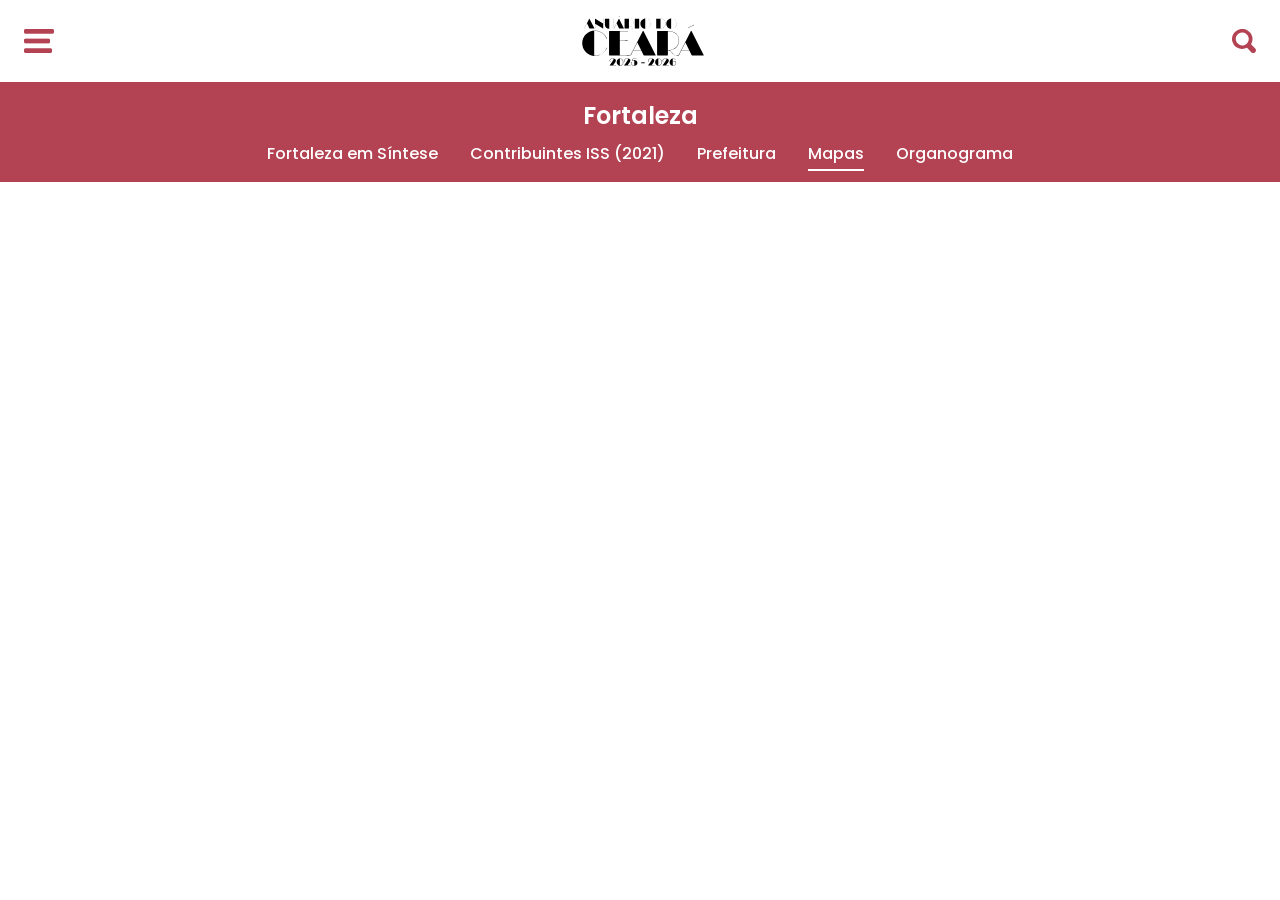
==== index.html @ 5a582efa "feat(style): adiciona estilo ao header e icons de busca e menu." ====
<!DOCTYPE html>
<html lang="pt-br">
<head>
  <meta charset="UTF-8">
  <meta name="viewport" content="width=device-width, initial-scale=1.0">

  <title>Landing</title>
 <!-- Fonte -->
<link href="https://fonts.googleapis.com/css2?family=Poppins:wght@300;400;500;700&display=swap" rel="stylesheet">
  <!-- CSS -->
<link rel="stylesheet" href="./src/css/main.css"></head>

<body>
<header>

  <!-- TOPBAR -->
  <div class="topbar">
    <img src="/assets/icons/menu.png" class="menu-button">

    <img src="/assets/img/logo-anuario.svg" class="logo">

    <img src="/assets/icons/lupa.svg" alt="" class="search-button">
  </div>

  <!-- NAVBAR -->
  <div class="navbar">
    <h2 class="font-bold">
      Fortaleza</h2>
    <ul class="nav-list">
      <li><a href="#">Fortaleza em Síntese</a></li>
      <li><a href="#">Contribuintes ISS (2021)</a></li>
      <li><a href="#">Prefeitura</a></li>
      <li><a href="#" class="active">Mapas</a></li>
      <li><a href="#">Organograma</a></li>
    </ul>
  </div>

</header>
</body>
</html>
---- src/css/main.css ----
@import './base/reset.css';
@import './base/typography.css';

@import './components/header.css';
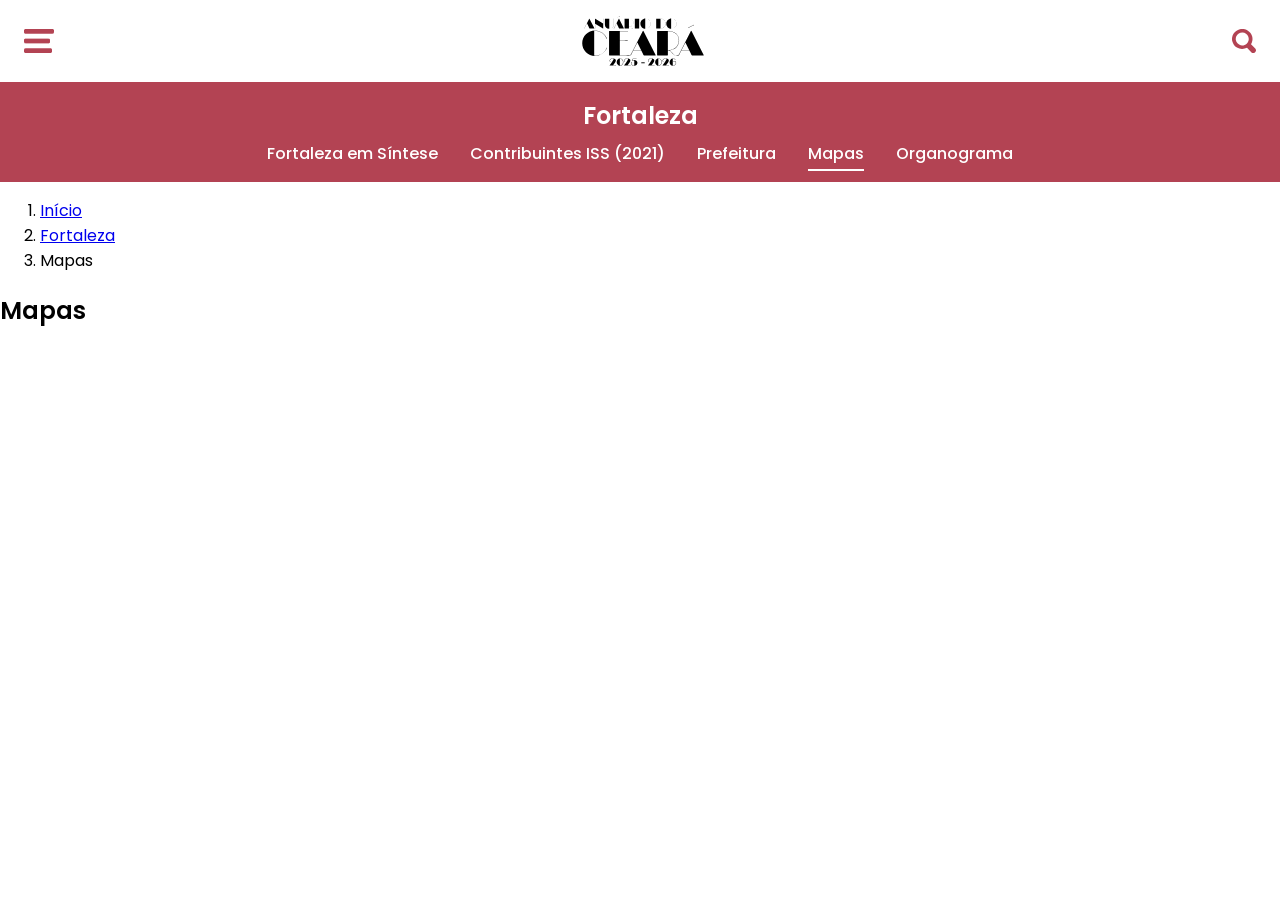
==== commit 9cac4db7: "feat: adiciona estrutura semântica da página de mapas" ====
--- a/index.html
+++ b/index.html
@@ -10,31 +10,47 @@
   <!-- CSS -->
 <link rel="stylesheet" href="./src/css/main.css"></head>
 
-<body>
-<header>
+  <!-- HEADER -->
+  <header>
+    <div class="topbar">
+      <img src="/assets/icons/menu.png" class="menu-button" alt="Menu">
+      <img src="/assets/img/logo-anuario.svg" class="logo" alt="Logo Anuário">
+      <img src="/assets/icons/lupa.svg" class="search-button" alt="Buscar">
+    </div>
 
-  <!-- TOPBAR -->
-  <div class="topbar">
-    <img src="/assets/icons/menu.png" class="menu-button">
+    <nav class="navbar">
+      <h2 class="font-bold">Fortaleza</h2>
 
-    <img src="/assets/img/logo-anuario.svg" class="logo">
+      <ul class="nav-list">
+        <li><a href="#">Fortaleza em Síntese</a></li>
+        <li><a href="#">Contribuintes ISS (2021)</a></li>
+        <li><a href="#">Prefeitura</a></li>
+        <li><a href="#" class="active">Mapas</a></li>
+        <li><a href="#">Organograma</a></li>
+      </ul>
+    </nav>
+  </header>
+  <main>
 
-    <img src="/assets/icons/lupa.svg" alt="" class="search-button">
-  </div>
+    <!-- BREADCRUMB -->
+    <nav aria-label="Breadcrumb" class="breadcrumb">
+      <ol>
+        <li><a href="#">Início</a></li>
+        <li><a href="#">Fortaleza</a></li>
+        <li aria-current="page">Mapas</li>
+      </ol>
+    </nav>
 
-  <!-- NAVBAR -->
-  <div class="navbar">
-    <h2 class="font-bold">
-      Fortaleza</h2>
-    <ul class="nav-list">
-      <li><a href="#">Fortaleza em Síntese</a></li>
-      <li><a href="#">Contribuintes ISS (2021)</a></li>
-      <li><a href="#">Prefeitura</a></li>
-      <li><a href="#" class="active">Mapas</a></li>
-      <li><a href="#">Organograma</a></li>
-    </ul>
-  </div>
+    <!-- TÍTULO -->
+    <section class="page-header">
+      <h1 class="font-bold">Mapas</h1>
+    </section>
 
-</header>
+    <!-- CONTEÚDO -->
+    <section class="maps-content">
+    </section>
+
+  </main>
+
 </body>
 </html>
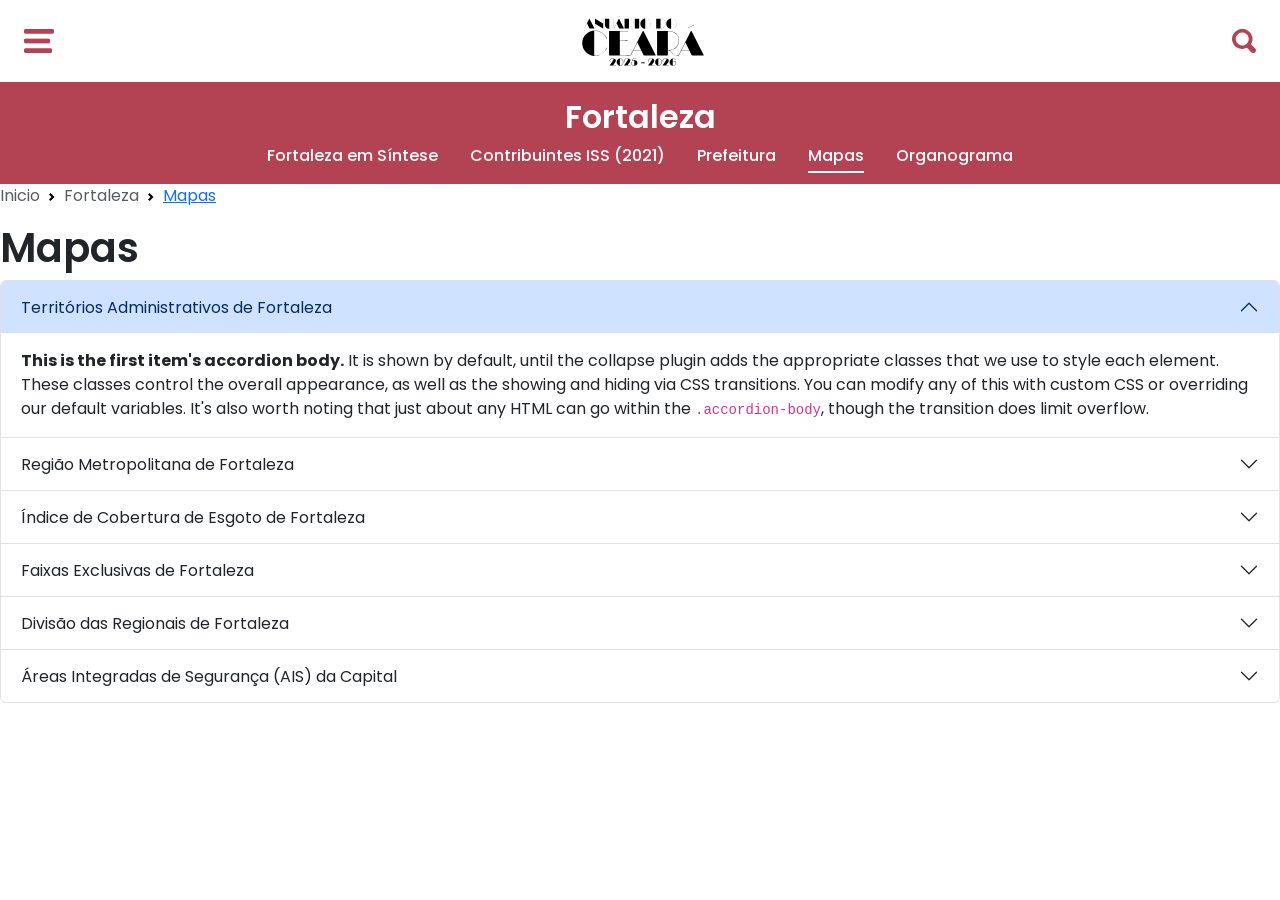
==== commit d1bf697f: "feat: adiciona componente de accordion com bootstrap" ====
--- a/index.html
+++ b/index.html
@@ -1,14 +1,23 @@
 <!DOCTYPE html>
 <html lang="pt-br">
+
 <head>
   <meta charset="UTF-8">
   <meta name="viewport" content="width=device-width, initial-scale=1.0">
 
-  <title>Landing</title>
- <!-- Fonte -->
-<link href="https://fonts.googleapis.com/css2?family=Poppins:wght@300;400;500;700&display=swap" rel="stylesheet">
+  <title>Mapas | Fortaleza</title>
+
+  <!-- Fonte -->
+  <link href="https://fonts.googleapis.com/css2?family=Poppins:wght@300;400;500;700&display=swap" rel="stylesheet">
+
+  <link href="https://cdn.jsdelivr.net/npm/bootstrap@5.3.0/dist/css/bootstrap.min.css" rel="stylesheet">
+
   <!-- CSS -->
-<link rel="stylesheet" href="./src/css/main.css"></head>
+  <link rel="stylesheet" href="./src/css/main.css">
+
+</head>
+
+<body>
 
   <!-- HEADER -->
   <header>
@@ -18,7 +27,7 @@
       <img src="/assets/icons/lupa.svg" class="search-button" alt="Buscar">
     </div>
 
-    <nav class="navbar">
+    <nav class="custom-navbar">
       <h2 class="font-bold">Fortaleza</h2>
 
       <ul class="nav-list">
@@ -30,14 +39,18 @@
       </ul>
     </nav>
   </header>
+
+  <!-- MAIN -->
   <main>
 
     <!-- BREADCRUMB -->
-    <nav aria-label="Breadcrumb" class="breadcrumb">
-      <ol>
-        <li><a href="#">Início</a></li>
-        <li><a href="#">Fortaleza</a></li>
-        <li aria-current="page">Mapas</li>
+    <nav
+      style="--bs-breadcrumb-divider: url(&#34;data:image/svg+xml,%3Csvg xmlns='http://www.w3.org/2000/svg' width='8' height='8'%3E%3Cpath d='M2.5 0L1 1.5 3.5 4 1 6.5 2.5 8l4-4-4-4z' fill='currentColor'/%3E%3C/svg%3E&#34;);"
+      aria-label="breadcrumb">
+      <ol class="breadcrumb">
+        <li class="breadcrumb-item active" aria-current="page">Inicio</li>
+        <li class="breadcrumb-item active" aria-current="page">Fortaleza</li>
+        <li class="breadcrumb-item"><a href="#">Mapas</a></li>
       </ol>
     </nav>
 
@@ -48,9 +61,125 @@
 
     <!-- CONTEÚDO -->
     <section class="maps-content">
+
+      <!-- ACCORDION -->
+      <div class="accordion" id="accordionExample">
+        <div class="accordion-item">
+          <h2 class="accordion-header" id="headingOne">
+            <button class="accordion-button" type="button" data-bs-toggle="collapse" data-bs-target="#collapseOne"
+              aria-expanded="true" aria-controls="collapseOne">
+              Territórios Administrativos de Fortaleza
+            </button>
+          </h2>
+          <div id="collapseOne" class="accordion-collapse collapse show" aria-labelledby="headingOne"
+            data-bs-parent="#accordionExample">
+            <div class="accordion-body">
+              <strong>This is the first item's accordion body.</strong> It is shown by default, until the collapse
+              plugin adds the appropriate classes that we use to style each element. These classes control the overall
+              appearance, as well as the showing and hiding via CSS transitions. You can modify any of this with custom
+              CSS or overriding our default variables. It's also worth noting that just about any HTML can go within the
+              <code>.accordion-body</code>, though the transition does limit overflow.
+            </div>
+          </div>
+        </div>
+        <div class="accordion-item">
+          <h2 class="accordion-header" id="headingTwo">
+            <button class="accordion-button collapsed" type="button" data-bs-toggle="collapse"
+              data-bs-target="#collapseTwo" aria-expanded="false" aria-controls="collapseTwo">
+              Região Metropolitana de Fortaleza
+            </button>
+          </h2>
+          <div id="collapseTwo" class="accordion-collapse collapse" aria-labelledby="headingTwo"
+            data-bs-parent="#accordionExample">
+            <div class="accordion-body">
+              <strong>This is the second item's accordion body.</strong> It is hidden by default, until the collapse
+              plugin adds the appropriate classes that we use to style each element. These classes control the overall
+              appearance, as well as the showing and hiding via CSS transitions. You can modify any of this with custom
+              CSS or overriding our default variables. It's also worth noting that just about any HTML can go within the
+              <code>.accordion-body</code>, though the transition does limit overflow.
+            </div>
+          </div>
+        </div>
+        <div class="accordion-item">
+          <h2 class="accordion-header" id="headingThree">
+            <button class="accordion-button collapsed" type="button" data-bs-toggle="collapse"
+              data-bs-target="#collapseThree" aria-expanded="false" aria-controls="collapseThree">
+              Índice de Cobertura de Esgoto de Fortaleza
+            </button>
+          </h2>
+          <div id="collapseThree" class="accordion-collapse collapse" aria-labelledby="headingThree"
+            data-bs-parent="#accordionExample">
+            <div class="accordion-body">
+              <strong>This is the third item's accordion body.</strong> It is hidden by default, until the collapse
+              plugin adds the appropriate classes that we use to style each element. These classes control the overall
+              appearance, as well as the showing and hiding via CSS transitions. You can modify any of this with custom
+              CSS or overriding our default variables. It's also worth noting that just about any HTML can go within the
+              <code>.accordion-body</code>, though the transition does limit overflow.
+            </div>
+          </div>
+        </div>
+        <div class="accordion-item">
+          <h2 class="accordion-header" id="headingThree">
+            <button class="accordion-button collapsed" type="button" data-bs-toggle="collapse"
+              data-bs-target="#collapseThree" aria-expanded="false" aria-controls="collapseThree">
+              Faixas Exclusivas de Fortaleza
+            </button>
+          </h2>
+          <div id="collapseThree" class="accordion-collapse collapse" aria-labelledby="headingThree"
+            data-bs-parent="#accordionExample">
+            <div class="accordion-body">
+              <strong>This is the third item's accordion body.</strong> It is hidden by default, until the collapse
+              plugin adds the appropriate classes that we use to style each element. These classes control the overall
+              appearance, as well as the showing and hiding via CSS transitions. You can modify any of this with custom
+              CSS or overriding our default variables. It's also worth noting that just about any HTML can go within the
+              <code>.accordion-body</code>, though the transition does limit overflow.
+            </div>
+          </div>
+        </div>
+        <div class="accordion-item">
+          <h2 class="accordion-header" id="headingThree">
+            <button class="accordion-button collapsed" type="button" data-bs-toggle="collapse"
+              data-bs-target="#collapseThree" aria-expanded="false" aria-controls="collapseThree">
+              Divisão das Regionais de Fortaleza
+            </button>
+          </h2>
+          <div id="collapseThree" class="accordion-collapse collapse" aria-labelledby="headingThree"
+            data-bs-parent="#accordionExample">
+            <div class="accordion-body">
+              <strong>This is the third item's accordion body.</strong> It is hidden by default, until the collapse
+              plugin adds the appropriate classes that we use to style each element. These classes control the overall
+              appearance, as well as the showing and hiding via CSS transitions. You can modify any of this with custom
+              CSS or overriding our default variables. It's also worth noting that just about any HTML can go within the
+              <code>.accordion-body</code>, though the transition does limit overflow.
+            </div>
+          </div>
+
+        </div>
+        <div class="accordion-item">
+          <h2 class="accordion-header" id="headingThree">
+            <button class="accordion-button collapsed" type="button" data-bs-toggle="collapse"
+              data-bs-target="#collapseThree" aria-expanded="false" aria-controls="collapseThree">
+              Áreas Integradas de Segurança (AIS) da Capital
+            </button>
+          </h2>
+          <div id="collapseThree" class="accordion-collapse collapse" aria-labelledby="headingThree"
+            data-bs-parent="#accordionExample">
+            <div class="accordion-body">
+              <strong>This is the third item's accordion body.</strong> It is hidden by default, until the collapse
+              plugin adds the appropriate classes that we use to style each element. These classes control the overall
+              appearance, as well as the showing and hiding via CSS transitions. You can modify any of this with custom
+              CSS or overriding our default variables. It's also worth noting that just about any HTML can go within the
+              <code>.accordion-body</code>, though the transition does limit overflow.
+            </div>
+          </div>
+
+
+        </div>
+
     </section>
 
   </main>
+  <script src="https://cdn.jsdelivr.net/npm/bootstrap@5.3.0/dist/js/bootstrap.bundle.min.js"></script>
+</body>
 
-</body>
 </html>
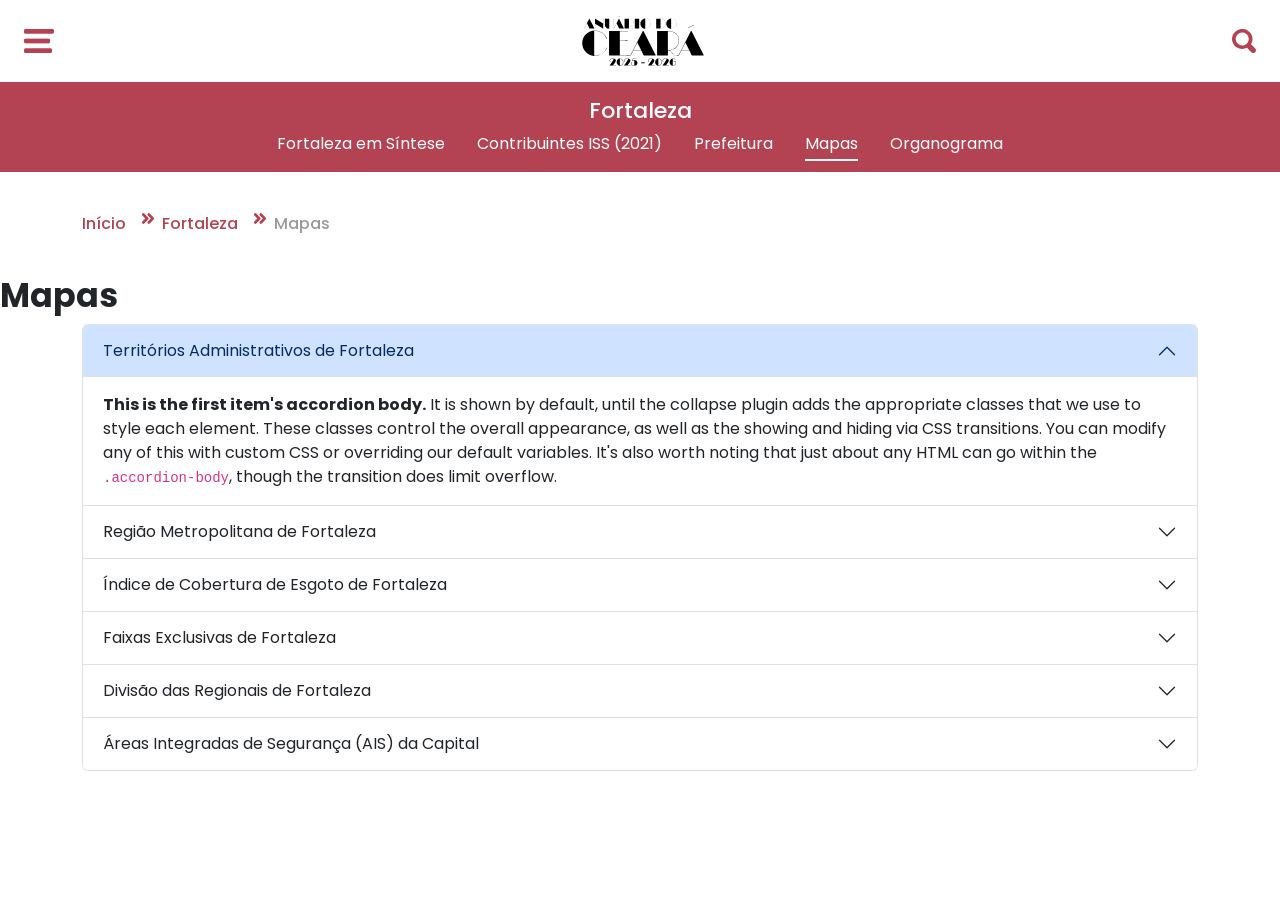
==== commit 7211a27f: "fix: ajuste do peso da fonte" ====
--- a/index.html
+++ b/index.html
@@ -16,9 +16,7 @@
   <link rel="stylesheet" href="./src/css/main.css">
 
 </head>
-
 <body>
-
   <!-- HEADER -->
   <header>
     <div class="topbar">
@@ -28,15 +26,15 @@
     </div>
 
     <nav class="custom-navbar">
-      <h2 class="font-bold">Fortaleza</h2>
+    <h2 class="title-base-semibold">Fortaleza</h2>
 
-      <ul class="nav-list">
-        <li><a href="#">Fortaleza em Síntese</a></li>
-        <li><a href="#">Contribuintes ISS (2021)</a></li>
-        <li><a href="#">Prefeitura</a></li>
-        <li><a href="#" class="active">Mapas</a></li>
-        <li><a href="#">Organograma</a></li>
-      </ul>
+  <ul class="nav-list">
+    <li><a class="font-medium" href="#">Fortaleza em Síntese</a></li>
+    <li><a class="font-medium" href="#">Contribuintes ISS (2021)</a></li>
+    <li><a class="font-medium" href="#">Prefeitura</a></li>
+    <li><a class="font-medium active" href="#">Mapas</a></li>
+    <li><a  href="#">Organograma</a></li>
+  </ul>
     </nav>
   </header>
 
@@ -44,26 +42,27 @@
   <main>
 
     <!-- BREADCRUMB -->
-    <nav
-      style="--bs-breadcrumb-divider: url(&#34;data:image/svg+xml,%3Csvg xmlns='http://www.w3.org/2000/svg' width='8' height='8'%3E%3Cpath d='M2.5 0L1 1.5 3.5 4 1 6.5 2.5 8l4-4-4-4z' fill='currentColor'/%3E%3C/svg%3E&#34;);"
-      aria-label="breadcrumb">
-      <ol class="breadcrumb">
-        <li class="breadcrumb-item active" aria-current="page">Inicio</li>
-        <li class="breadcrumb-item active" aria-current="page">Fortaleza</li>
-        <li class="breadcrumb-item"><a href="#">Mapas</a></li>
-      </ol>
+    <nav class="maps-breadcrumb" aria-label="breadcrumb">
+      <div class="container">
+        <ol class="breadcrumb">
+          <li class="breadcrumb-item font-medium"><a href="#">Início</a></li>
+          <li class="breadcrumb-item font-medium"><a href="#">Fortaleza</a></li>
+          <li class="breadcrumb-item active font-medium" aria-current="page">Mapas</li>
+        </ol>
+      </div>
     </nav>
+
 
     <!-- TÍTULO -->
     <section class="page-header">
-      <h1 class="font-bold">Mapas</h1>
+      <h1 class="title-large">Mapas</h1>
     </section>
 
     <!-- CONTEÚDO -->
     <section class="maps-content">
-
-      <!-- ACCORDION -->
-      <div class="accordion" id="accordionExample">
+      <div class="container">
+        <!-- ACCORDION -->
+        <div class="accordion" id="accordionExample">
         <div class="accordion-item">
           <h2 class="accordion-header" id="headingOne">
             <button class="accordion-button" type="button" data-bs-toggle="collapse" data-bs-target="#collapseOne"
@@ -119,13 +118,13 @@
           </div>
         </div>
         <div class="accordion-item">
-          <h2 class="accordion-header" id="headingThree">
+          <h2 class="accordion-header" id="headingFour">
             <button class="accordion-button collapsed" type="button" data-bs-toggle="collapse"
-              data-bs-target="#collapseThree" aria-expanded="false" aria-controls="collapseThree">
+              data-bs-target="#collapseFour" aria-expanded="false" aria-controls="collapseFour">
               Faixas Exclusivas de Fortaleza
             </button>
           </h2>
-          <div id="collapseThree" class="accordion-collapse collapse" aria-labelledby="headingThree"
+          <div id="collapseFour" class="accordion-collapse collapse" aria-labelledby="headingFour"
             data-bs-parent="#accordionExample">
             <div class="accordion-body">
               <strong>This is the third item's accordion body.</strong> It is hidden by default, until the collapse
@@ -137,13 +136,13 @@
           </div>
         </div>
         <div class="accordion-item">
-          <h2 class="accordion-header" id="headingThree">
+          <h2 class="accordion-header" id="headingFive">
             <button class="accordion-button collapsed" type="button" data-bs-toggle="collapse"
-              data-bs-target="#collapseThree" aria-expanded="false" aria-controls="collapseThree">
+              data-bs-target="#collapseFive" aria-expanded="false" aria-controls="collapseFive">
               Divisão das Regionais de Fortaleza
             </button>
           </h2>
-          <div id="collapseThree" class="accordion-collapse collapse" aria-labelledby="headingThree"
+          <div id="collapseFive" class="accordion-collapse collapse" aria-labelledby="headingFive"
             data-bs-parent="#accordionExample">
             <div class="accordion-body">
               <strong>This is the third item's accordion body.</strong> It is hidden by default, until the collapse
@@ -153,16 +152,15 @@
               <code>.accordion-body</code>, though the transition does limit overflow.
             </div>
           </div>
-
         </div>
         <div class="accordion-item">
-          <h2 class="accordion-header" id="headingThree">
+          <h2 class="accordion-header" id="headingSix">
             <button class="accordion-button collapsed" type="button" data-bs-toggle="collapse"
-              data-bs-target="#collapseThree" aria-expanded="false" aria-controls="collapseThree">
+              data-bs-target="#collapseSix" aria-expanded="false" aria-controls="collapseSix">
               Áreas Integradas de Segurança (AIS) da Capital
             </button>
           </h2>
-          <div id="collapseThree" class="accordion-collapse collapse" aria-labelledby="headingThree"
+          <div id="collapseSix" class="accordion-collapse collapse" aria-labelledby="headingSix"
             data-bs-parent="#accordionExample">
             <div class="accordion-body">
               <strong>This is the third item's accordion body.</strong> It is hidden by default, until the collapse
@@ -172,10 +170,10 @@
               <code>.accordion-body</code>, though the transition does limit overflow.
             </div>
           </div>
-
+        </div>
 
         </div>
-
+      </div>
     </section>
 
   </main>
--- a/src/css/main.css
+++ b/src/css/main.css
@@ -2,3 +2,5 @@
 @import './base/typography.css';
 
 @import './components/header.css';
+
+@import './pages/maps.css';
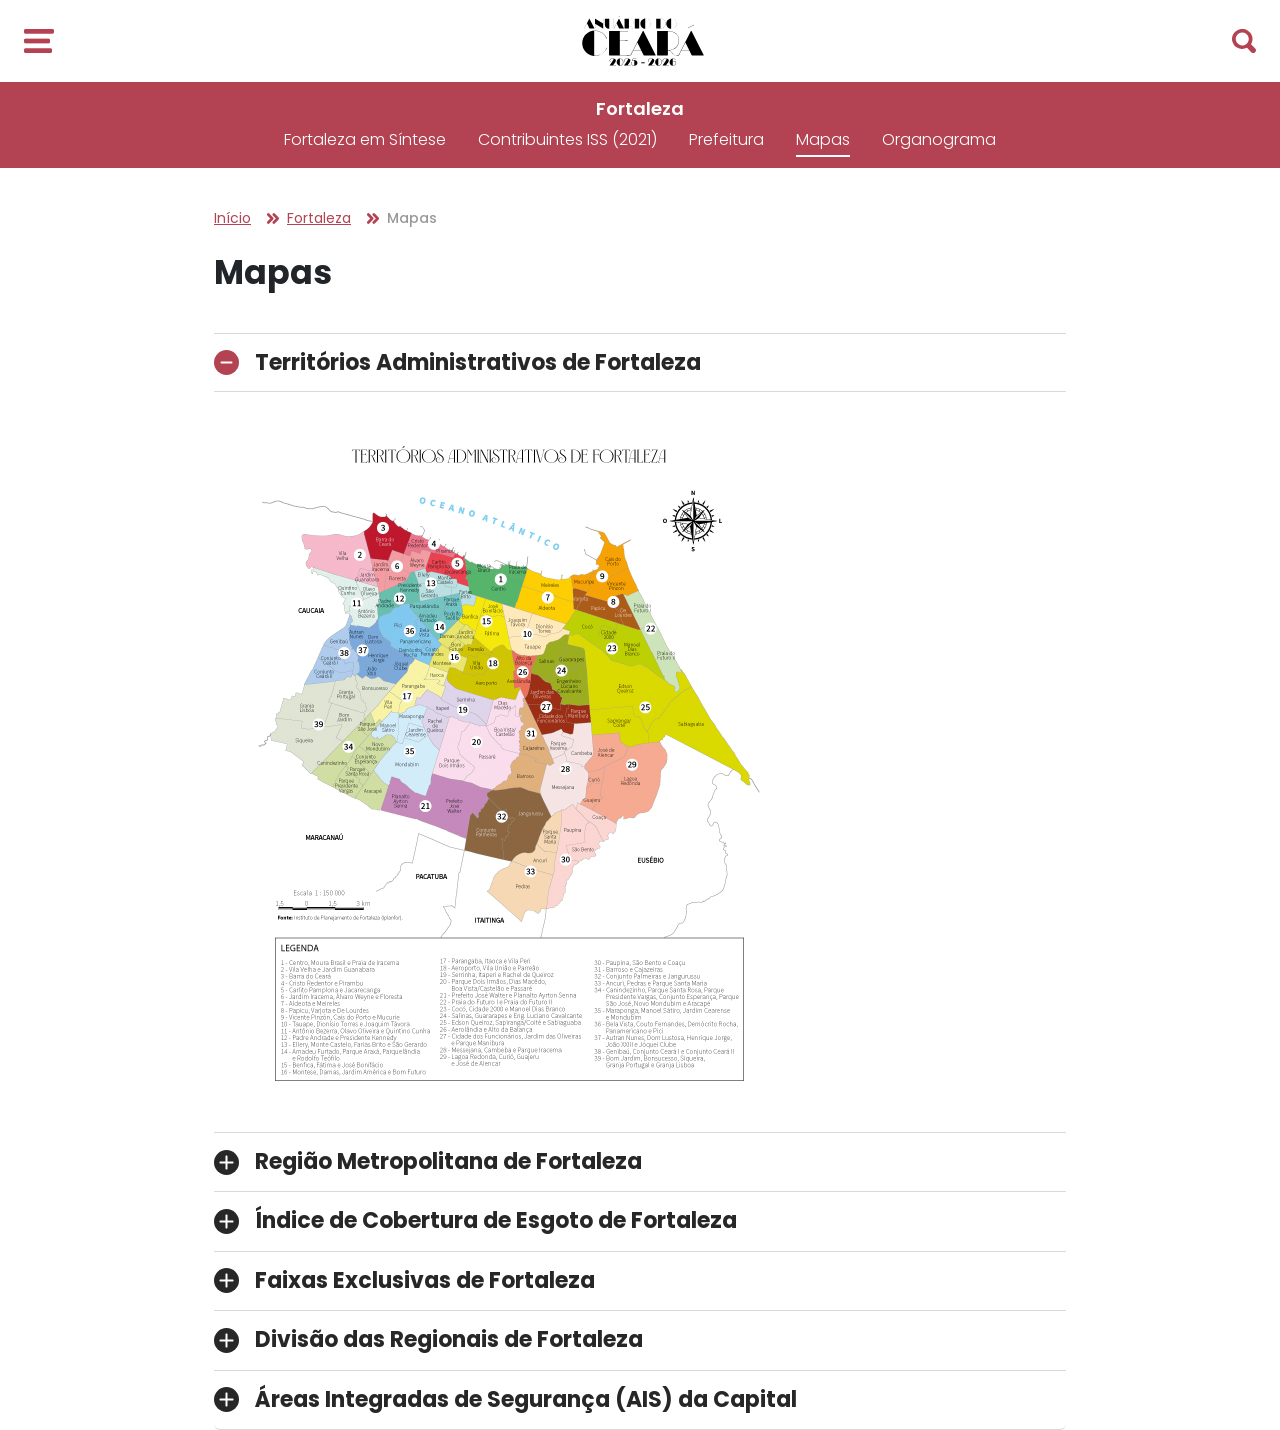
==== commit 5e6d2f4c: "feat(maps): adicionar accordion com estilos personalizados." ====
--- a/index.html
+++ b/index.html
@@ -1,183 +1,240 @@
 <!DOCTYPE html>
 <html lang="pt-br">
-
 <head>
   <meta charset="UTF-8">
   <meta name="viewport" content="width=device-width, initial-scale=1.0">
 
-  <title>Mapas | Fortaleza</title>
+  <title>Anuário do Ceará</title>
 
   <!-- Fonte -->
-  <link href="https://fonts.googleapis.com/css2?family=Poppins:wght@300;400;500;700&display=swap" rel="stylesheet">
-
+  <link href="https://fonts.googleapis.com/css2?family=Poppins:wght@300;400;500;600;700&display=swap" rel="stylesheet">
+
+  <!-- Bootstrap -->
   <link href="https://cdn.jsdelivr.net/npm/bootstrap@5.3.0/dist/css/bootstrap.min.css" rel="stylesheet">
 
   <!-- CSS -->
   <link rel="stylesheet" href="./src/css/main.css">
-
 </head>
+
 <body>
   <!-- HEADER -->
   <header>
+    <!-- TOPBAR -->
     <div class="topbar">
       <img src="/assets/icons/menu.png" class="menu-button" alt="Menu">
       <img src="/assets/img/logo-anuario.svg" class="logo" alt="Logo Anuário">
       <img src="/assets/icons/lupa.svg" class="search-button" alt="Buscar">
     </div>
 
-    <nav class="custom-navbar">
-    <h2 class="title-base-semibold">Fortaleza</h2>
-
-  <ul class="nav-list">
-    <li><a class="font-medium" href="#">Fortaleza em Síntese</a></li>
-    <li><a class="font-medium" href="#">Contribuintes ISS (2021)</a></li>
-    <li><a class="font-medium" href="#">Prefeitura</a></li>
-    <li><a class="font-medium active" href="#">Mapas</a></li>
-    <li><a  href="#">Organograma</a></li>
-  </ul>
+    <!-- NAVBAR -->
+    <nav class="custom-navbar" aria-label="Navegação principal">
+      <h2 class="text-medium">Fortaleza</h2>
+
+      <ul class="nav-list">
+        <li><a href="#">Fortaleza em Síntese</a></li>
+        <li><a href="#">Contribuintes ISS (2021)</a></li>
+        <li><a href="#">Prefeitura</a></li>
+        <li><a class="active" href="#" aria-current="page">Mapas</a></li>
+        <li><a href="#">Organograma</a></li>
+      </ul>
     </nav>
   </header>
 
   <!-- MAIN -->
   <main>
-
     <!-- BREADCRUMB -->
     <nav class="maps-breadcrumb" aria-label="breadcrumb">
       <div class="container">
-        <ol class="breadcrumb">
-          <li class="breadcrumb-item font-medium"><a href="#">Início</a></li>
-          <li class="breadcrumb-item font-medium"><a href="#">Fortaleza</a></li>
-          <li class="breadcrumb-item active font-medium" aria-current="page">Mapas</li>
+    <div class="maps-inner">
+          <ol class="breadcrumb">
+          <li class="breadcrumb-item text-small font-regular"><a href="#">Início</a></li>
+          <li class="breadcrumb-item text-small font-regular"><a href="#">Fortaleza</a></li>
+          <li class="breadcrumb-item active text-small font-regular" aria-current="page">Mapas</li>
         </ol>
+    </div>
       </div>
     </nav>
 
-
     <!-- TÍTULO -->
     <section class="page-header">
-      <h1 class="title-large">Mapas</h1>
+      <div class="container">
+            <div class="maps-inner">
+
+
+        <h1 class="title-large">Mapas</h1>
+            <div class="maps-inner">
+
+      
+      </div>
     </section>
 
     <!-- CONTEÚDO -->
     <section class="maps-content">
       <div class="container">
-        <!-- ACCORDION -->
+            <div class="maps-inner">
+
         <div class="accordion" id="accordionExample">
-        <div class="accordion-item">
-          <h2 class="accordion-header" id="headingOne">
-            <button class="accordion-button" type="button" data-bs-toggle="collapse" data-bs-target="#collapseOne"
-              aria-expanded="true" aria-controls="collapseOne">
-              Territórios Administrativos de Fortaleza
-            </button>
-          </h2>
-          <div id="collapseOne" class="accordion-collapse collapse show" aria-labelledby="headingOne"
-            data-bs-parent="#accordionExample">
-            <div class="accordion-body">
-              <strong>This is the first item's accordion body.</strong> It is shown by default, until the collapse
-              plugin adds the appropriate classes that we use to style each element. These classes control the overall
-              appearance, as well as the showing and hiding via CSS transitions. You can modify any of this with custom
-              CSS or overriding our default variables. It's also worth noting that just about any HTML can go within the
-              <code>.accordion-body</code>, though the transition does limit overflow.
-            </div>
-          </div>
-        </div>
-        <div class="accordion-item">
-          <h2 class="accordion-header" id="headingTwo">
-            <button class="accordion-button collapsed" type="button" data-bs-toggle="collapse"
-              data-bs-target="#collapseTwo" aria-expanded="false" aria-controls="collapseTwo">
-              Região Metropolitana de Fortaleza
-            </button>
-          </h2>
-          <div id="collapseTwo" class="accordion-collapse collapse" aria-labelledby="headingTwo"
-            data-bs-parent="#accordionExample">
-            <div class="accordion-body">
-              <strong>This is the second item's accordion body.</strong> It is hidden by default, until the collapse
-              plugin adds the appropriate classes that we use to style each element. These classes control the overall
-              appearance, as well as the showing and hiding via CSS transitions. You can modify any of this with custom
-              CSS or overriding our default variables. It's also worth noting that just about any HTML can go within the
-              <code>.accordion-body</code>, though the transition does limit overflow.
-            </div>
-          </div>
-        </div>
-        <div class="accordion-item">
-          <h2 class="accordion-header" id="headingThree">
-            <button class="accordion-button collapsed" type="button" data-bs-toggle="collapse"
-              data-bs-target="#collapseThree" aria-expanded="false" aria-controls="collapseThree">
-              Índice de Cobertura de Esgoto de Fortaleza
-            </button>
-          </h2>
-          <div id="collapseThree" class="accordion-collapse collapse" aria-labelledby="headingThree"
-            data-bs-parent="#accordionExample">
-            <div class="accordion-body">
-              <strong>This is the third item's accordion body.</strong> It is hidden by default, until the collapse
-              plugin adds the appropriate classes that we use to style each element. These classes control the overall
-              appearance, as well as the showing and hiding via CSS transitions. You can modify any of this with custom
-              CSS or overriding our default variables. It's also worth noting that just about any HTML can go within the
-              <code>.accordion-body</code>, though the transition does limit overflow.
-            </div>
-          </div>
-        </div>
-        <div class="accordion-item">
-          <h2 class="accordion-header" id="headingFour">
-            <button class="accordion-button collapsed" type="button" data-bs-toggle="collapse"
-              data-bs-target="#collapseFour" aria-expanded="false" aria-controls="collapseFour">
-              Faixas Exclusivas de Fortaleza
-            </button>
-          </h2>
-          <div id="collapseFour" class="accordion-collapse collapse" aria-labelledby="headingFour"
-            data-bs-parent="#accordionExample">
-            <div class="accordion-body">
-              <strong>This is the third item's accordion body.</strong> It is hidden by default, until the collapse
-              plugin adds the appropriate classes that we use to style each element. These classes control the overall
-              appearance, as well as the showing and hiding via CSS transitions. You can modify any of this with custom
-              CSS or overriding our default variables. It's also worth noting that just about any HTML can go within the
-              <code>.accordion-body</code>, though the transition does limit overflow.
-            </div>
-          </div>
-        </div>
-        <div class="accordion-item">
-          <h2 class="accordion-header" id="headingFive">
-            <button class="accordion-button collapsed" type="button" data-bs-toggle="collapse"
-              data-bs-target="#collapseFive" aria-expanded="false" aria-controls="collapseFive">
-              Divisão das Regionais de Fortaleza
-            </button>
-          </h2>
-          <div id="collapseFive" class="accordion-collapse collapse" aria-labelledby="headingFive"
-            data-bs-parent="#accordionExample">
-            <div class="accordion-body">
-              <strong>This is the third item's accordion body.</strong> It is hidden by default, until the collapse
-              plugin adds the appropriate classes that we use to style each element. These classes control the overall
-              appearance, as well as the showing and hiding via CSS transitions. You can modify any of this with custom
-              CSS or overriding our default variables. It's also worth noting that just about any HTML can go within the
-              <code>.accordion-body</code>, though the transition does limit overflow.
-            </div>
-          </div>
-        </div>
-        <div class="accordion-item">
-          <h2 class="accordion-header" id="headingSix">
-            <button class="accordion-button collapsed" type="button" data-bs-toggle="collapse"
-              data-bs-target="#collapseSix" aria-expanded="false" aria-controls="collapseSix">
-              Áreas Integradas de Segurança (AIS) da Capital
-            </button>
-          </h2>
-          <div id="collapseSix" class="accordion-collapse collapse" aria-labelledby="headingSix"
-            data-bs-parent="#accordionExample">
-            <div class="accordion-body">
-              <strong>This is the third item's accordion body.</strong> It is hidden by default, until the collapse
-              plugin adds the appropriate classes that we use to style each element. These classes control the overall
-              appearance, as well as the showing and hiding via CSS transitions. You can modify any of this with custom
-              CSS or overriding our default variables. It's also worth noting that just about any HTML can go within the
-              <code>.accordion-body</code>, though the transition does limit overflow.
-            </div>
-          </div>
-        </div>
-
+          <div class="accordion-item">
+            <h2 class="accordion-header" id="headingOne">
+              <button
+                class="accordion-button"
+                type="button"
+                data-bs-toggle="collapse"
+                data-bs-target="#collapseOne"
+                aria-expanded="true"
+                aria-controls="collapseOne"
+              >
+                Territórios Administrativos de Fortaleza
+              </button>
+            </h2>
+            <div
+              id="collapseOne"
+              class="accordion-collapse collapse show"
+              aria-labelledby="headingOne"
+              data-bs-parent="#accordionExample"
+            >
+              <div class="accordion-body">
+            <img src="/assets/img/6-TERRITORIOS-ADM.jpg" class="img-fluid mt-3" 
+            alt="Mapa dos Territórios Administrativos de Fortaleza">              
+              </div>
+            </div>
+          </div>
+
+          <div class="accordion-item">
+            <h2 class="accordion-header" id="headingTwo">
+              <button
+                class="accordion-button collapsed"
+                type="button"
+                data-bs-toggle="collapse"
+                data-bs-target="#collapseTwo"
+                aria-expanded="false"
+                aria-controls="collapseTwo"
+              >
+                Região Metropolitana de Fortaleza
+              </button>
+            </h2>
+            <div
+              id="collapseTwo"
+              class="accordion-collapse collapse"
+              aria-labelledby="headingTwo"
+              data-bs-parent="#accordionExample"
+            >
+              <div class="accordion-body">
+            <img src="/assets/img/5-REGIAO-METROPOLITANA-DE-FORTALEZA-1.jpg" class="img-fluid mt-3" 
+            alt="Mapa da Região Metropolitana de Fortaleza">              
+              </div>
+            </div>
+          </div>
+
+          <div class="accordion-item">
+            <h2 class="accordion-header" id="headingThree">
+              <button
+                class="accordion-button collapsed"
+                type="button"
+                data-bs-toggle="collapse"
+                data-bs-target="#collapseThree"
+                aria-expanded="false"
+                aria-controls="collapseThree"
+              >
+                Índice de Cobertura de Esgoto de Fortaleza
+              </button>
+            </h2>
+            <div
+              id="collapseThree"
+              class="accordion-collapse collapse"
+              aria-labelledby="headingThree"
+              data-bs-parent="#accordionExample"
+            >
+              <div class="accordion-body">
+            <img src="/assets/img/4-INDICE-DE-COBERTURA-DE-ESGOTO-DE-FORTALEZA-1.jpg" class="img-fluid mt-3" 
+            alt="Mapa do Índice de Cobertura de Esgoto de Fortaleza">               
+          </div>
+            </div>
+          </div>
+
+          <div class="accordion-item">
+            <h2 class="accordion-header" id="headingFour">
+              <button
+                class="accordion-button collapsed"
+                type="button"
+                data-bs-toggle="collapse"
+                data-bs-target="#collapseFour"
+                aria-expanded="false"
+                aria-controls="collapseFour"
+              >
+                Faixas Exclusivas de Fortaleza
+
+              </button>
+            </h2>
+            <div
+              id="collapseFour"
+              class="accordion-collapse collapse"
+              aria-labelledby="headingFour"
+              data-bs-parent="#accordionExample"
+            >
+              <div class="accordion-body">
+              <img src="/assets/img/3-FAIXAS-EXCLUSIVAS-DE-FORTALEZA.jpg" class="img-fluid mt-3" 
+            alt="Mapa das Faixas Exclusivas de Fortaleza"> 
+          </div>
+            </div>
+          </div>
+
+          <div class="accordion-item">
+            <h2 class="accordion-header" id="headingFive">
+              <button
+                class="accordion-button collapsed"
+                type="button"
+                data-bs-toggle="collapse"
+                data-bs-target="#collapseFive"
+                aria-expanded="false"
+                aria-controls="collapseFive"
+              >
+                Divisão das Regionais de Fortaleza
+              </button>
+            </h2>
+            <div
+              id="collapseFive"
+              class="accordion-collapse collapse"
+              aria-labelledby="headingFive"
+              data-bs-parent="#accordionExample"
+            >
+              <div class="accordion-body">
+          <img src="/assets/img/2-DIVISAO-DAS-REGIONAIS-DE-FORTALEZA-1.jpg" class="img-fluid mt-3" 
+            alt="Mapa da Divisão das Regionais de Fortaleza">               </div>
+            </div>
+          </div>
+
+          <div class="accordion-item">
+            <h2 class="accordion-header" id="headingSix">
+              <button
+                class="accordion-button collapsed"
+                type="button"
+                data-bs-toggle="collapse"
+                data-bs-target="#collapseSix"
+                aria-expanded="false"
+                aria-controls="collapseSix"
+              >
+                Áreas Integradas de Segurança (AIS) da Capital
+              </button>
+            </h2>
+            <div
+              id="collapseSix"
+              class="accordion-collapse collapse"
+              aria-labelledby="headingSix"
+              data-bs-parent="#accordionExample"
+            >
+              <div class="accordion-body">
+        <img src="/assets/img/1-AIS-DE-FORTALEZA-1.jpg" class="img-fluid mt-3" 
+            alt="Mapa das Áreas Integradas de Segurança (AIS) da Capital">               </div>
+            </div>
+          </div>
         </div>
       </div>
+          <div class="maps-inner">
+
     </section>
-
   </main>
+
   <script src="https://cdn.jsdelivr.net/npm/bootstrap@5.3.0/dist/js/bootstrap.bundle.min.js"></script>
 </body>
-
 </html>
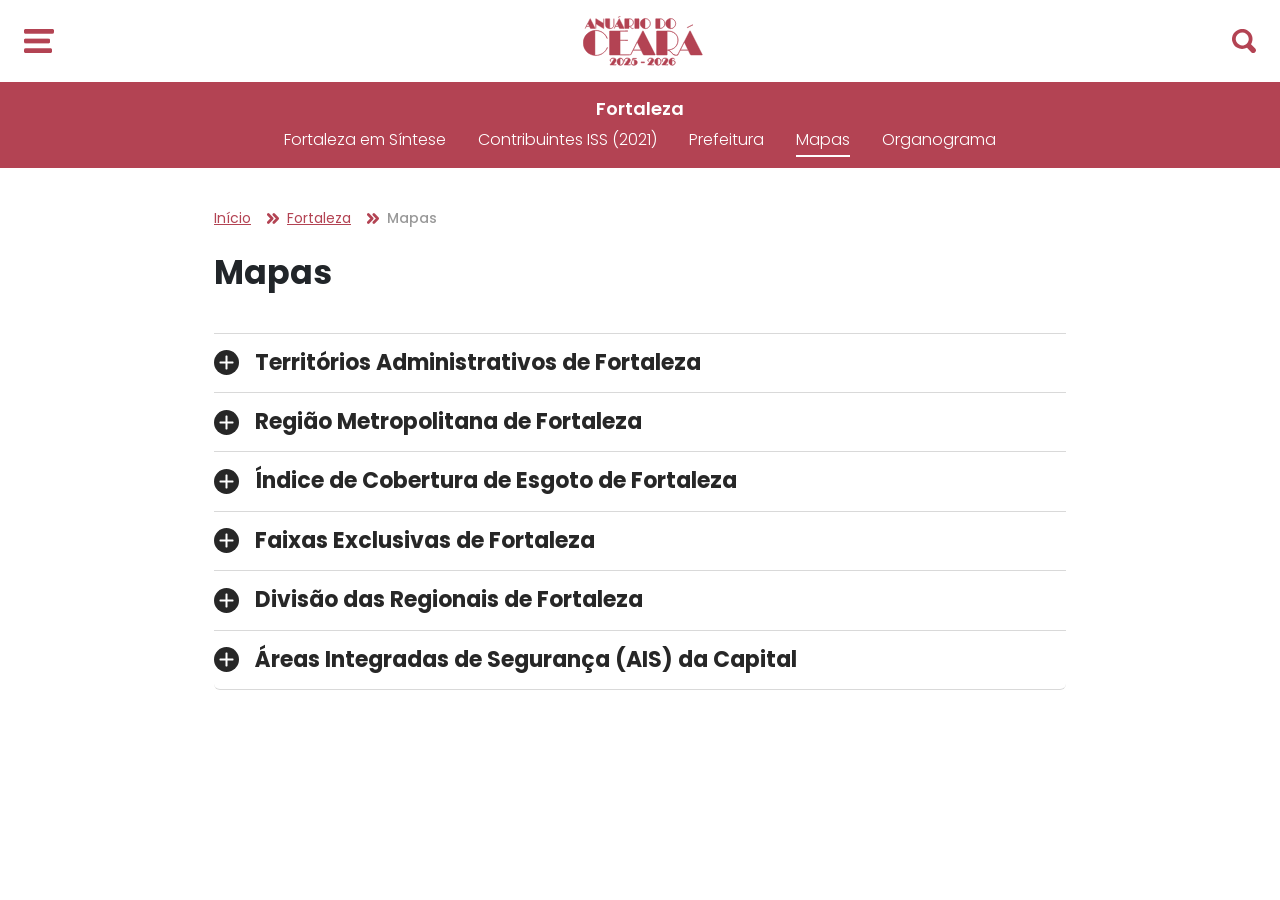
==== commit 30e9ad41: "fix? ajuste no accordion" ====
--- a/index.html
+++ b/index.html
@@ -1,5 +1,6 @@
 <!DOCTYPE html>
 <html lang="pt-br">
+
 <head>
   <meta charset="UTF-8">
   <meta name="viewport" content="width=device-width, initial-scale=1.0">
@@ -45,196 +46,139 @@
     <!-- BREADCRUMB -->
     <nav class="maps-breadcrumb" aria-label="breadcrumb">
       <div class="container">
-    <div class="maps-inner">
+        <div class="maps-inner">
           <ol class="breadcrumb">
-          <li class="breadcrumb-item text-small font-regular"><a href="#">Início</a></li>
-          <li class="breadcrumb-item text-small font-regular"><a href="#">Fortaleza</a></li>
-          <li class="breadcrumb-item active text-small font-regular" aria-current="page">Mapas</li>
-        </ol>
-    </div>
+            <li class="breadcrumb-item text-small font-regular"><a href="#">Início</a></li>
+            <li class="breadcrumb-item text-small font-regular"><a href="#">Fortaleza</a></li>
+            <li class="breadcrumb-item active text-small font-regular" aria-current="page">Mapas</li>
+          </ol>
+        </div>
       </div>
     </nav>
 
     <!-- TÍTULO -->
     <section class="page-header">
       <div class="container">
-            <div class="maps-inner">
+        <div class="maps-inner">
 
 
-        <h1 class="title-large">Mapas</h1>
-            <div class="maps-inner">
+          <h1 class="title-large">Mapas</h1>
+          <div class="maps-inner">
 
-      
-      </div>
+
+          </div>
     </section>
 
     <!-- CONTEÚDO -->
     <section class="maps-content">
       <div class="container">
-            <div class="maps-inner">
+        <div class="maps-inner">
 
-        <div class="accordion" id="accordionExample">
-          <div class="accordion-item">
-            <h2 class="accordion-header" id="headingOne">
-              <button
-                class="accordion-button"
-                type="button"
-                data-bs-toggle="collapse"
-                data-bs-target="#collapseOne"
-                aria-expanded="true"
-                aria-controls="collapseOne"
-              >
-                Territórios Administrativos de Fortaleza
-              </button>
-            </h2>
-            <div
-              id="collapseOne"
-              class="accordion-collapse collapse show"
-              aria-labelledby="headingOne"
-              data-bs-parent="#accordionExample"
-            >
-              <div class="accordion-body">
-            <img src="/assets/img/6-TERRITORIOS-ADM.jpg" class="img-fluid mt-3" 
-            alt="Mapa dos Territórios Administrativos de Fortaleza">              
+          <div class="accordion" id="accordionExample">
+            <div class="accordion-item">
+              <h2 class="accordion-header" id="headingOne">
+                <button class="accordion-button collapsed" type="button" data-bs-toggle="collapse" data-bs-target="#collapseOne"
+                  aria-expanded="true" aria-controls="collapseOne">
+                  Territórios Administrativos de Fortaleza
+                </button>
+              </h2>
+              <div id="collapseOne" class="accordion-collapse collapse" aria-labelledby="headingOne"
+                data-bs-parent="#accordionExample">
+                <div class="accordion-body">
+                  <img src="/assets/img/6-TERRITORIOS-ADM.jpg" class="img-fluid mt-3"
+                    alt="Mapa dos Territórios Administrativos de Fortaleza">
+                </div>
+              </div>
+            </div>
+
+            <div class="accordion-item">
+              <h2 class="accordion-header" id="headingTwo">
+                <button class="accordion-button collapsed" type="button" data-bs-toggle="collapse"
+                  data-bs-target="#collapseTwo" aria-expanded="false" aria-controls="collapseTwo">
+                  Região Metropolitana de Fortaleza
+                </button>
+              </h2>
+              <div id="collapseTwo" class="accordion-collapse collapse" aria-labelledby="headingTwo"
+                data-bs-parent="#accordionExample">
+                <div class="accordion-body">
+                  <img src="/assets/img/5-REGIAO-METROPOLITANA-DE-FORTALEZA-1.jpg" class="img-fluid mt-3"
+                    alt="Mapa da Região Metropolitana de Fortaleza">
+                </div>
+              </div>
+            </div>
+
+            <div class="accordion-item">
+              <h2 class="accordion-header" id="headingThree">
+                <button class="accordion-button collapsed" type="button" data-bs-toggle="collapse"
+                  data-bs-target="#collapseThree" aria-expanded="false" aria-controls="collapseThree">
+                  Índice de Cobertura de Esgoto de Fortaleza
+                </button>
+              </h2>
+              <div id="collapseThree" class="accordion-collapse collapse" aria-labelledby="headingThree"
+                data-bs-parent="#accordionExample">
+                <div class="accordion-body">
+                  <img src="/assets/img/4-INDICE-DE-COBERTURA-DE-ESGOTO-DE-FORTALEZA-1.jpg" class="img-fluid mt-3"
+                    alt="Mapa do Índice de Cobertura de Esgoto de Fortaleza">
+                </div>
+              </div>
+            </div>
+
+            <div class="accordion-item">
+              <h2 class="accordion-header" id="headingFour">
+                <button class="accordion-button collapsed" type="button" data-bs-toggle="collapse"
+                  data-bs-target="#collapseFour" aria-expanded="false" aria-controls="collapseFour">
+                  Faixas Exclusivas de Fortaleza
+
+                </button>
+              </h2>
+              <div id="collapseFour" class="accordion-collapse collapse" aria-labelledby="headingFour"
+                data-bs-parent="#accordionExample">
+                <div class="accordion-body">
+                  <img src="/assets/img/3-FAIXAS-EXCLUSIVAS-DE-FORTALEZA.jpg" class="img-fluid mt-3"
+                    alt="Mapa das Faixas Exclusivas de Fortaleza">
+                </div>
+              </div>
+            </div>
+
+            <div class="accordion-item">
+              <h2 class="accordion-header" id="headingFive">
+                <button class="accordion-button collapsed" type="button" data-bs-toggle="collapse"
+                  data-bs-target="#collapseFive" aria-expanded="false" aria-controls="collapseFive">
+                  Divisão das Regionais de Fortaleza
+                </button>
+              </h2>
+              <div id="collapseFive" class="accordion-collapse collapse" aria-labelledby="headingFive"
+                data-bs-parent="#accordionExample">
+                <div class="accordion-body">
+                  <img src="/assets/img/2-DIVISAO-DAS-REGIONAIS-DE-FORTALEZA-1.jpg" class="img-fluid mt-3"
+                    alt="Mapa da Divisão das Regionais de Fortaleza">
+                </div>
+              </div>
+            </div>
+
+            <div class="accordion-item">
+              <h2 class="accordion-header" id="headingSix">
+                <button class="accordion-button collapsed" type="button" data-bs-toggle="collapse"
+                  data-bs-target="#collapseSix" aria-expanded="false" aria-controls="collapseSix">
+                  Áreas Integradas de Segurança (AIS) da Capital
+                </button>
+              </h2>
+              <div id="collapseSix" class="accordion-collapse collapse" aria-labelledby="headingSix"
+                data-bs-parent="#accordionExample">
+                <div class="accordion-body">
+                  <img src="/assets/img/1-AIS-DE-FORTALEZA-1.jpg" class="img-fluid mt-3"
+                    alt="Mapa das Áreas Integradas de Segurança (AIS) da Capital">
+                </div>
               </div>
             </div>
           </div>
-
-          <div class="accordion-item">
-            <h2 class="accordion-header" id="headingTwo">
-              <button
-                class="accordion-button collapsed"
-                type="button"
-                data-bs-toggle="collapse"
-                data-bs-target="#collapseTwo"
-                aria-expanded="false"
-                aria-controls="collapseTwo"
-              >
-                Região Metropolitana de Fortaleza
-              </button>
-            </h2>
-            <div
-              id="collapseTwo"
-              class="accordion-collapse collapse"
-              aria-labelledby="headingTwo"
-              data-bs-parent="#accordionExample"
-            >
-              <div class="accordion-body">
-            <img src="/assets/img/5-REGIAO-METROPOLITANA-DE-FORTALEZA-1.jpg" class="img-fluid mt-3" 
-            alt="Mapa da Região Metropolitana de Fortaleza">              
-              </div>
-            </div>
-          </div>
-
-          <div class="accordion-item">
-            <h2 class="accordion-header" id="headingThree">
-              <button
-                class="accordion-button collapsed"
-                type="button"
-                data-bs-toggle="collapse"
-                data-bs-target="#collapseThree"
-                aria-expanded="false"
-                aria-controls="collapseThree"
-              >
-                Índice de Cobertura de Esgoto de Fortaleza
-              </button>
-            </h2>
-            <div
-              id="collapseThree"
-              class="accordion-collapse collapse"
-              aria-labelledby="headingThree"
-              data-bs-parent="#accordionExample"
-            >
-              <div class="accordion-body">
-            <img src="/assets/img/4-INDICE-DE-COBERTURA-DE-ESGOTO-DE-FORTALEZA-1.jpg" class="img-fluid mt-3" 
-            alt="Mapa do Índice de Cobertura de Esgoto de Fortaleza">               
-          </div>
-            </div>
-          </div>
-
-          <div class="accordion-item">
-            <h2 class="accordion-header" id="headingFour">
-              <button
-                class="accordion-button collapsed"
-                type="button"
-                data-bs-toggle="collapse"
-                data-bs-target="#collapseFour"
-                aria-expanded="false"
-                aria-controls="collapseFour"
-              >
-                Faixas Exclusivas de Fortaleza
-
-              </button>
-            </h2>
-            <div
-              id="collapseFour"
-              class="accordion-collapse collapse"
-              aria-labelledby="headingFour"
-              data-bs-parent="#accordionExample"
-            >
-              <div class="accordion-body">
-              <img src="/assets/img/3-FAIXAS-EXCLUSIVAS-DE-FORTALEZA.jpg" class="img-fluid mt-3" 
-            alt="Mapa das Faixas Exclusivas de Fortaleza"> 
-          </div>
-            </div>
-          </div>
-
-          <div class="accordion-item">
-            <h2 class="accordion-header" id="headingFive">
-              <button
-                class="accordion-button collapsed"
-                type="button"
-                data-bs-toggle="collapse"
-                data-bs-target="#collapseFive"
-                aria-expanded="false"
-                aria-controls="collapseFive"
-              >
-                Divisão das Regionais de Fortaleza
-              </button>
-            </h2>
-            <div
-              id="collapseFive"
-              class="accordion-collapse collapse"
-              aria-labelledby="headingFive"
-              data-bs-parent="#accordionExample"
-            >
-              <div class="accordion-body">
-          <img src="/assets/img/2-DIVISAO-DAS-REGIONAIS-DE-FORTALEZA-1.jpg" class="img-fluid mt-3" 
-            alt="Mapa da Divisão das Regionais de Fortaleza">               </div>
-            </div>
-          </div>
-
-          <div class="accordion-item">
-            <h2 class="accordion-header" id="headingSix">
-              <button
-                class="accordion-button collapsed"
-                type="button"
-                data-bs-toggle="collapse"
-                data-bs-target="#collapseSix"
-                aria-expanded="false"
-                aria-controls="collapseSix"
-              >
-                Áreas Integradas de Segurança (AIS) da Capital
-              </button>
-            </h2>
-            <div
-              id="collapseSix"
-              class="accordion-collapse collapse"
-              aria-labelledby="headingSix"
-              data-bs-parent="#accordionExample"
-            >
-              <div class="accordion-body">
-        <img src="/assets/img/1-AIS-DE-FORTALEZA-1.jpg" class="img-fluid mt-3" 
-            alt="Mapa das Áreas Integradas de Segurança (AIS) da Capital">               </div>
-            </div>
-          </div>
         </div>
-      </div>
-          <div class="maps-inner">
+        <div class="maps-inner">
 
     </section>
   </main>
 
   <script src="https://cdn.jsdelivr.net/npm/bootstrap@5.3.0/dist/js/bootstrap.bundle.min.js"></script>
 </body>
+
 </html>
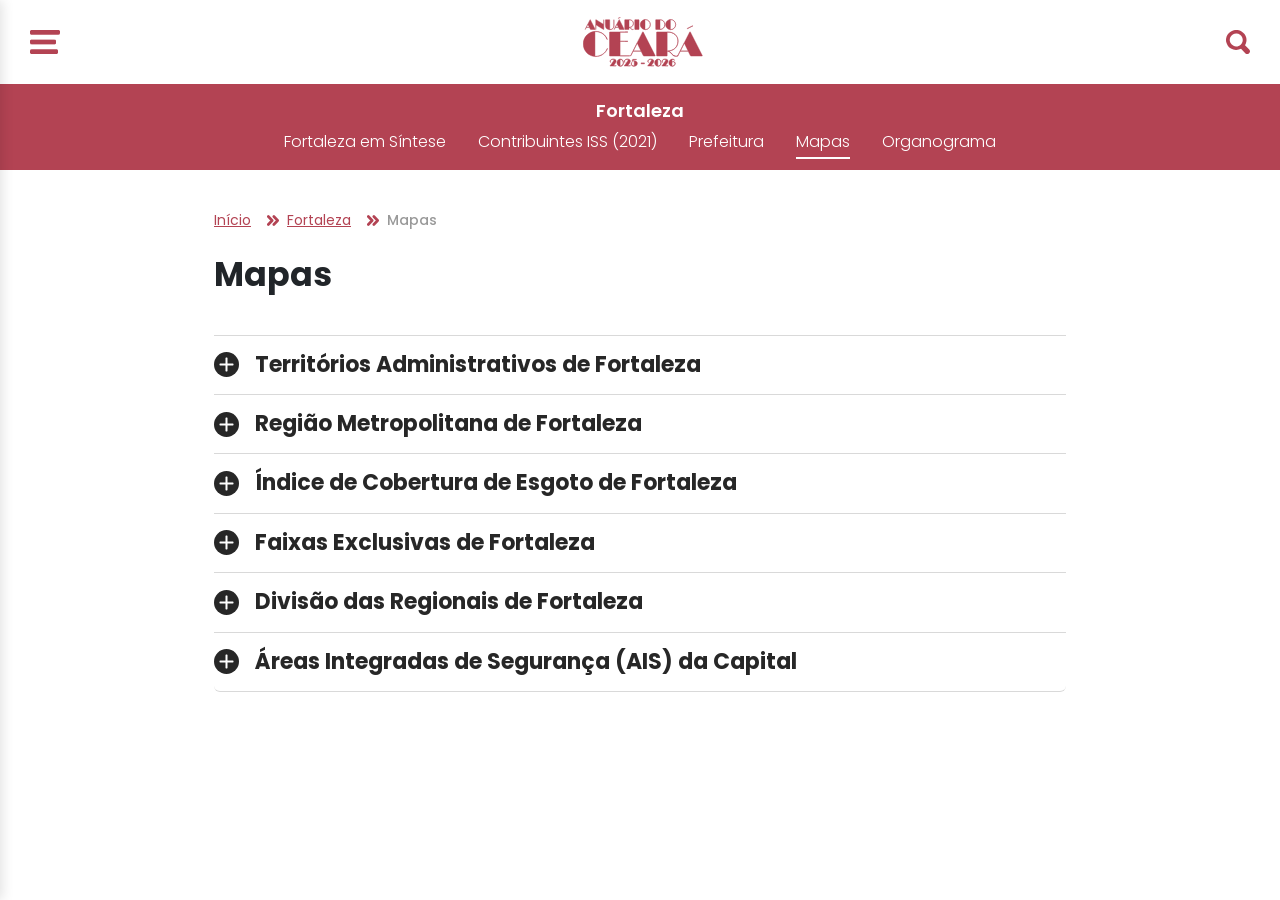
==== commit 20be7bf2: "fix: refactor arquivos e logica do js da side bar" ====
--- a/index.html
+++ b/index.html
@@ -4,7 +4,6 @@
 <head>
   <meta charset="UTF-8">
   <meta name="viewport" content="width=device-width, initial-scale=1.0">
-
   <title>Anuário do Ceará</title>
 
   <!-- Fonte -->
@@ -14,43 +13,27 @@
   <link href="https://cdn.jsdelivr.net/npm/bootstrap@5.3.0/dist/css/bootstrap.min.css" rel="stylesheet">
 
   <!-- CSS -->
-  <link rel="stylesheet" href="./src/css/main.css">
+  <link rel="stylesheet" href="./src/main.css">
 </head>
 
 <body>
-  <!-- HEADER -->
-  <header>
-    <!-- TOPBAR -->
-    <div class="topbar">
-      <img src="/assets/icons/menu.png" class="menu-button" alt="Menu">
-      <img src="/assets/img/logo-anuario.svg" class="logo" alt="Logo Anuário">
-      <img src="/assets/icons/lupa.svg" class="search-button" alt="Buscar">
-    </div>
+  <div id="header"></div>
 
-    <!-- NAVBAR -->
-    <nav class="custom-navbar" aria-label="Navegação principal">
-      <h2 class="text-medium">Fortaleza</h2>
-
-      <ul class="nav-list">
-        <li><a href="#">Fortaleza em Síntese</a></li>
-        <li><a href="#">Contribuintes ISS (2021)</a></li>
-        <li><a href="#">Prefeitura</a></li>
-        <li><a class="active" href="#" aria-current="page">Mapas</a></li>
-        <li><a href="#">Organograma</a></li>
-      </ul>
-    </nav>
-  </header>
-
-  <!-- MAIN -->
   <main>
     <!-- BREADCRUMB -->
     <nav class="maps-breadcrumb" aria-label="breadcrumb">
       <div class="container">
         <div class="maps-inner">
           <ol class="breadcrumb">
-            <li class="breadcrumb-item text-small font-regular"><a href="#">Início</a></li>
-            <li class="breadcrumb-item text-small font-regular"><a href="#">Fortaleza</a></li>
-            <li class="breadcrumb-item active text-small font-regular" aria-current="page">Mapas</li>
+            <li class="breadcrumb-item text-small font-regular">
+              <a href="#">Início</a>
+            </li>
+            <li class="breadcrumb-item text-small font-regular">
+              <a href="#">Fortaleza</a>
+            </li>
+            <li class="breadcrumb-item active text-small font-regular" aria-current="page">
+              Mapas
+            </li>
           </ol>
         </div>
       </div>
@@ -60,25 +43,21 @@
     <section class="page-header">
       <div class="container">
         <div class="maps-inner">
-
-
           <h1 class="title-large">Mapas</h1>
-          <div class="maps-inner">
-
-
-          </div>
+        </div>
+      </div>
     </section>
 
     <!-- CONTEÚDO -->
     <section class="maps-content">
       <div class="container">
         <div class="maps-inner">
+          <div class="accordion" id="accordionExample">
 
-          <div class="accordion" id="accordionExample">
             <div class="accordion-item">
               <h2 class="accordion-header" id="headingOne">
-                <button class="accordion-button collapsed" type="button" data-bs-toggle="collapse" data-bs-target="#collapseOne"
-                  aria-expanded="true" aria-controls="collapseOne">
+                <button class="accordion-button collapsed" type="button" data-bs-toggle="collapse"
+                  data-bs-target="#collapseOne" aria-expanded="false" aria-controls="collapseOne">
                   Territórios Administrativos de Fortaleza
                 </button>
               </h2>
@@ -128,7 +107,6 @@
                 <button class="accordion-button collapsed" type="button" data-bs-toggle="collapse"
                   data-bs-target="#collapseFour" aria-expanded="false" aria-controls="collapseFour">
                   Faixas Exclusivas de Fortaleza
-
                 </button>
               </h2>
               <div id="collapseFour" class="accordion-collapse collapse" aria-labelledby="headingFour"
@@ -171,13 +149,14 @@
                 </div>
               </div>
             </div>
+
           </div>
         </div>
-        <div class="maps-inner">
-
+      </div>
     </section>
   </main>
 
+  <script src="./src/js/components/utils.js"></script>
   <script src="https://cdn.jsdelivr.net/npm/bootstrap@5.3.0/dist/js/bootstrap.bundle.min.js"></script>
 </body>
 
--- a/src/main.css
+++ b/src/main.css
@@ -0,0 +1,14 @@
+/* Base */
+@import './css/base/reset.css';
+@import './css/base/typography.css';
+
+/* Layout */
+@import './css/layout/container.css';
+
+/* Components  */
+@import './css/components/header.css';
+@import './css/components/sidebar.css';
+@import './css/components/busca.css';
+
+/* Paginas */
+@import './css/pages/maps.css';
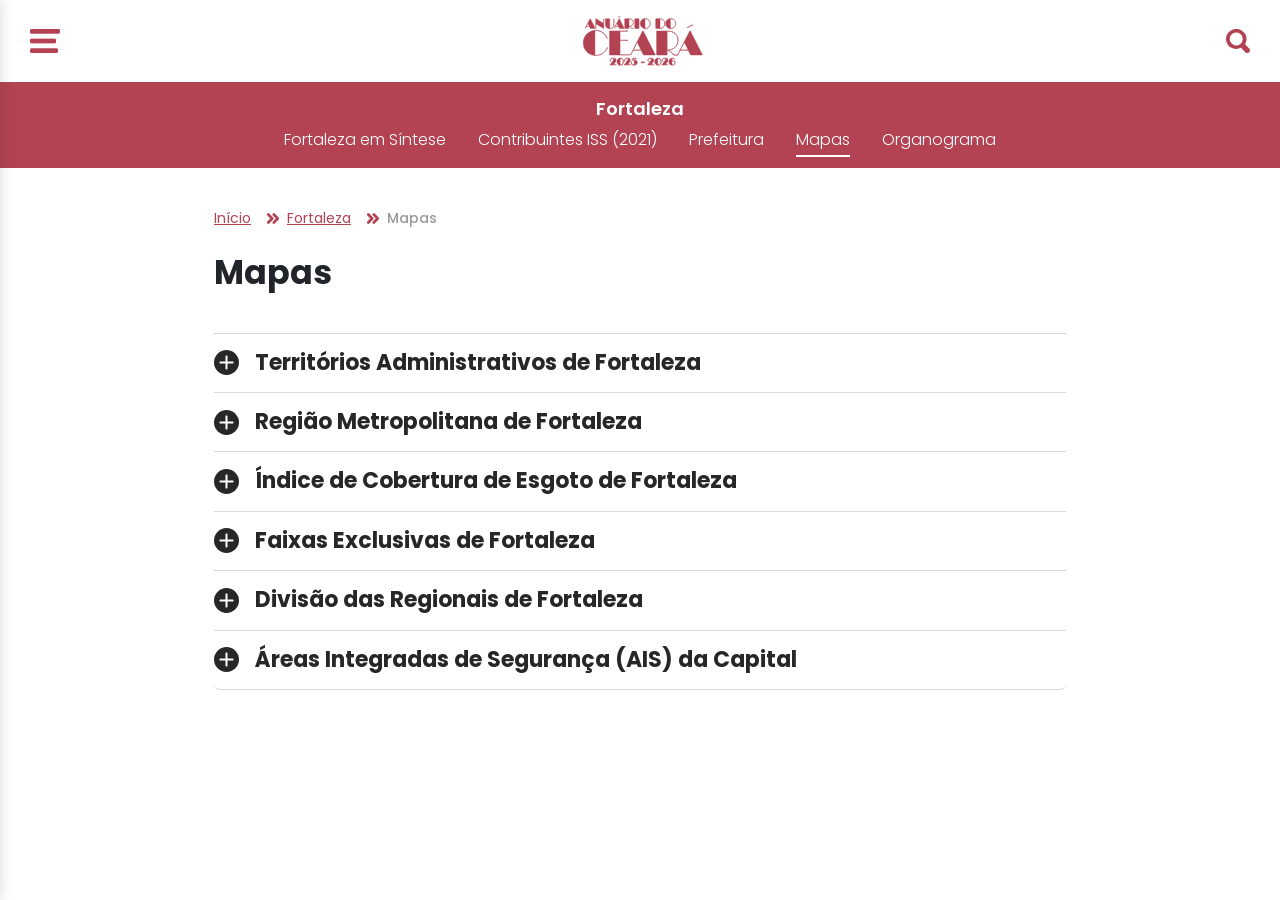
==== commit f6022b1c: "feat: adiciona busca com data.js e renderização de cards" ====
--- a/index.html
+++ b/index.html
@@ -18,7 +18,6 @@
 
 <body>
   <div id="header"></div>
-
   <main>
     <!-- BREADCRUMB -->
     <nav class="maps-breadcrumb" aria-label="breadcrumb">
@@ -157,7 +156,7 @@
   </main>
 
   <script src="./src/js/components/utils.js"></script>
+  <script src="./src/js/components/data.js"></script>
   <script src="https://cdn.jsdelivr.net/npm/bootstrap@5.3.0/dist/js/bootstrap.bundle.min.js"></script>
 </body>
-
 </html>
--- a/src/main.css
+++ b/src/main.css
@@ -8,7 +8,7 @@
 /* Components  */
 @import './css/components/header.css';
 @import './css/components/sidebar.css';
-@import './css/components/busca.css';
+@import './css/components/search.css';
 
 /* Paginas */
 @import './css/pages/maps.css';
